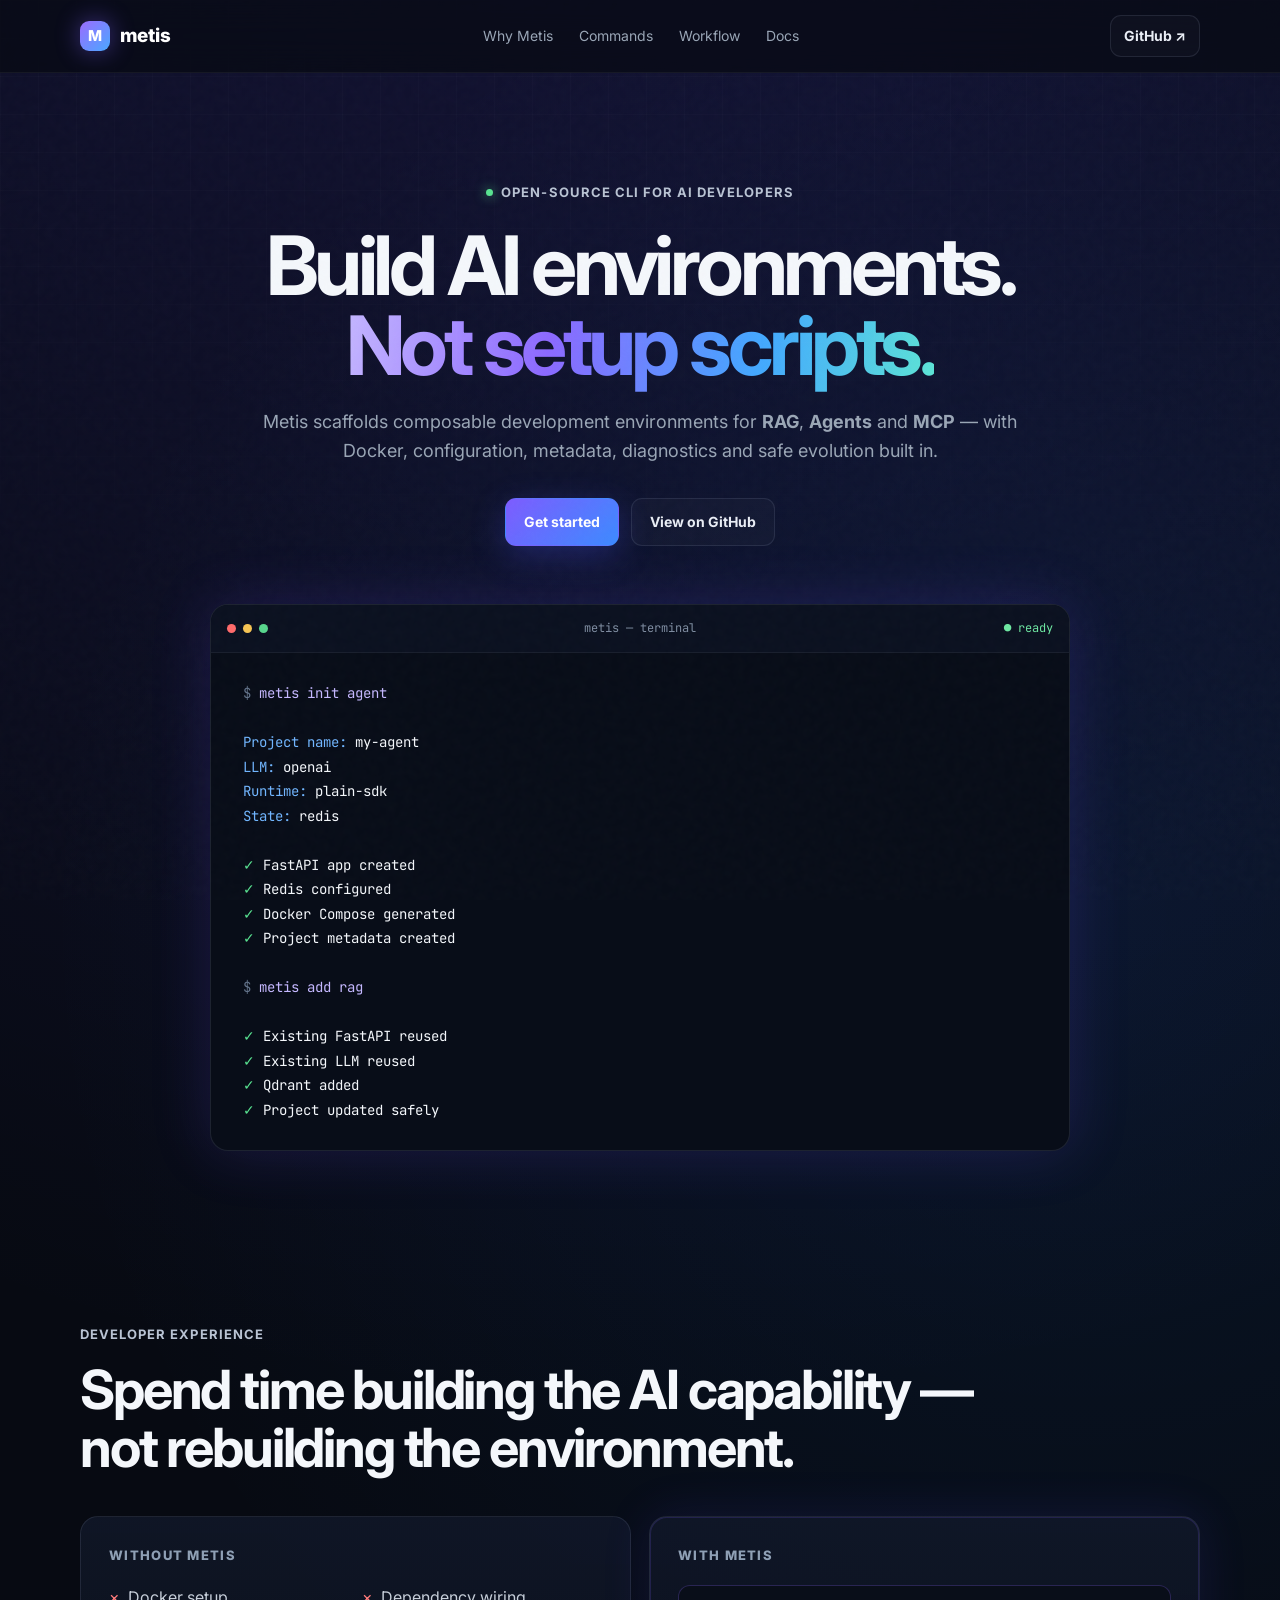
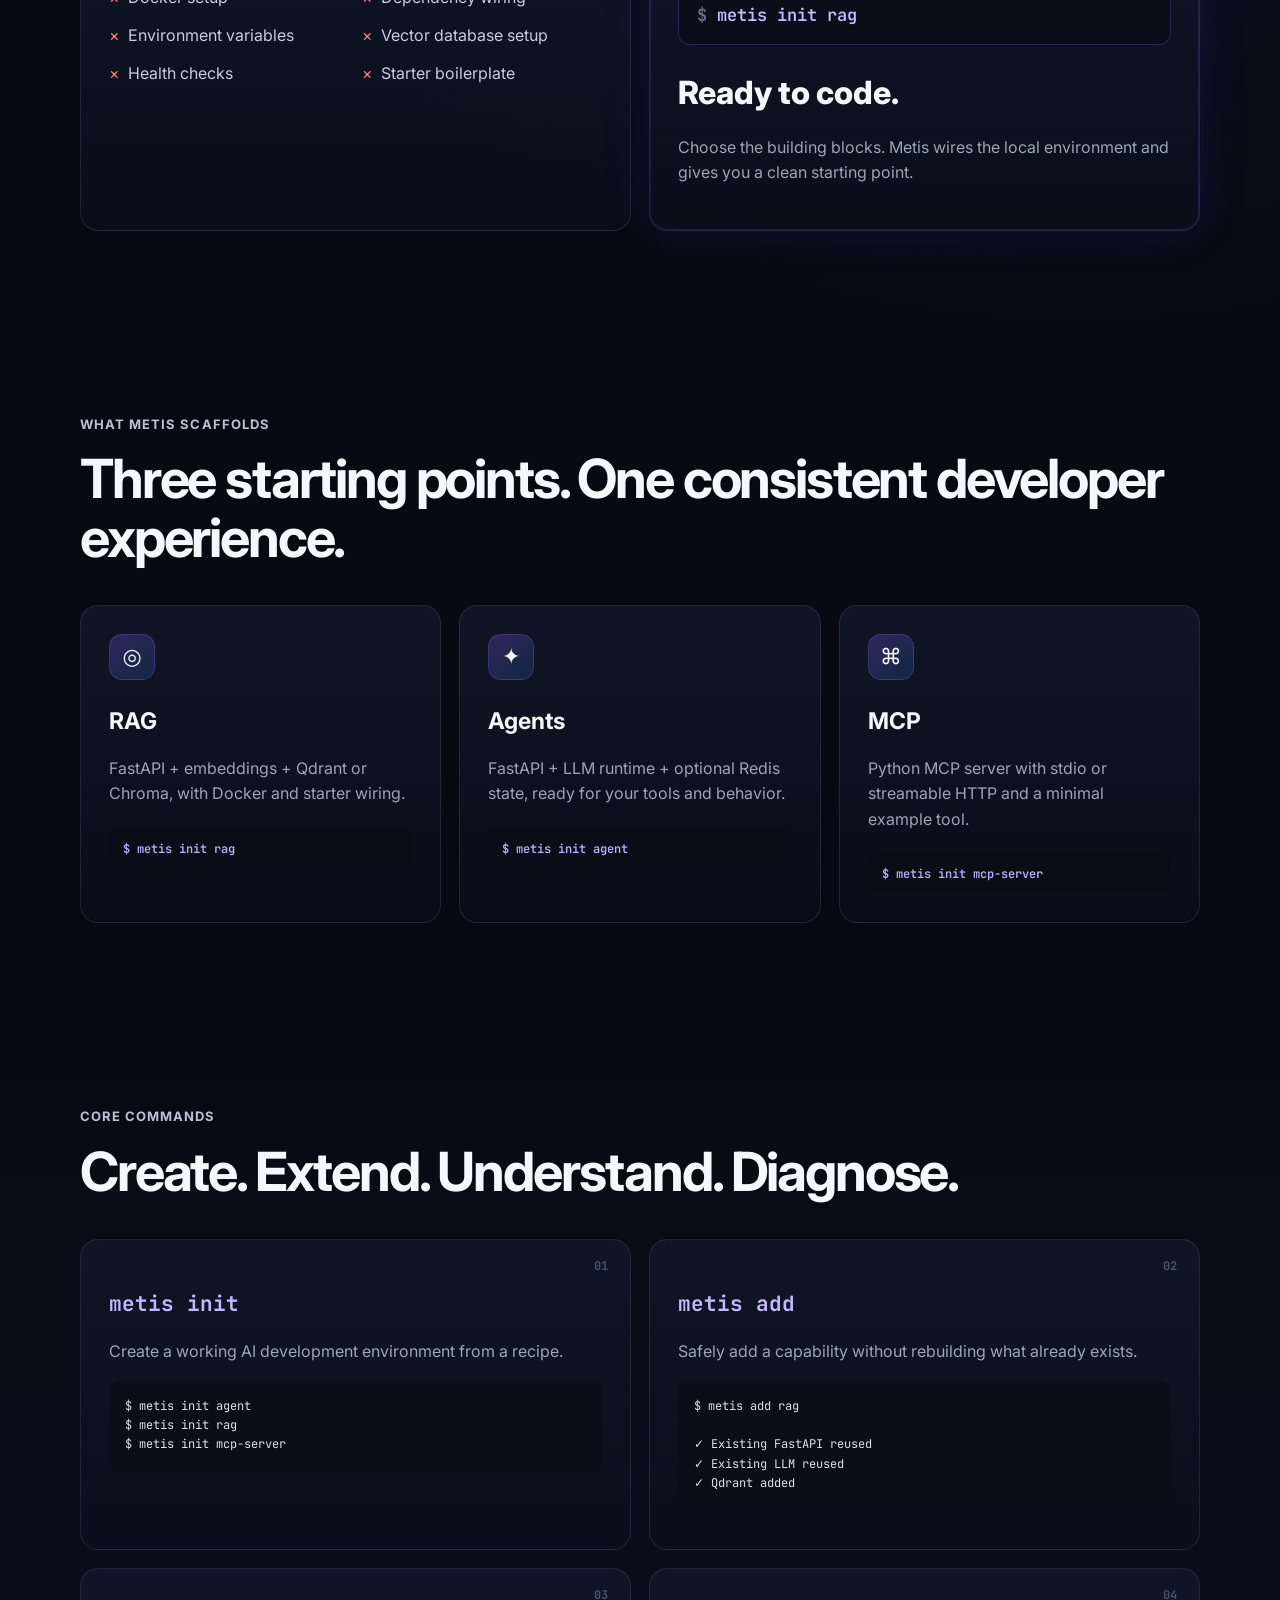
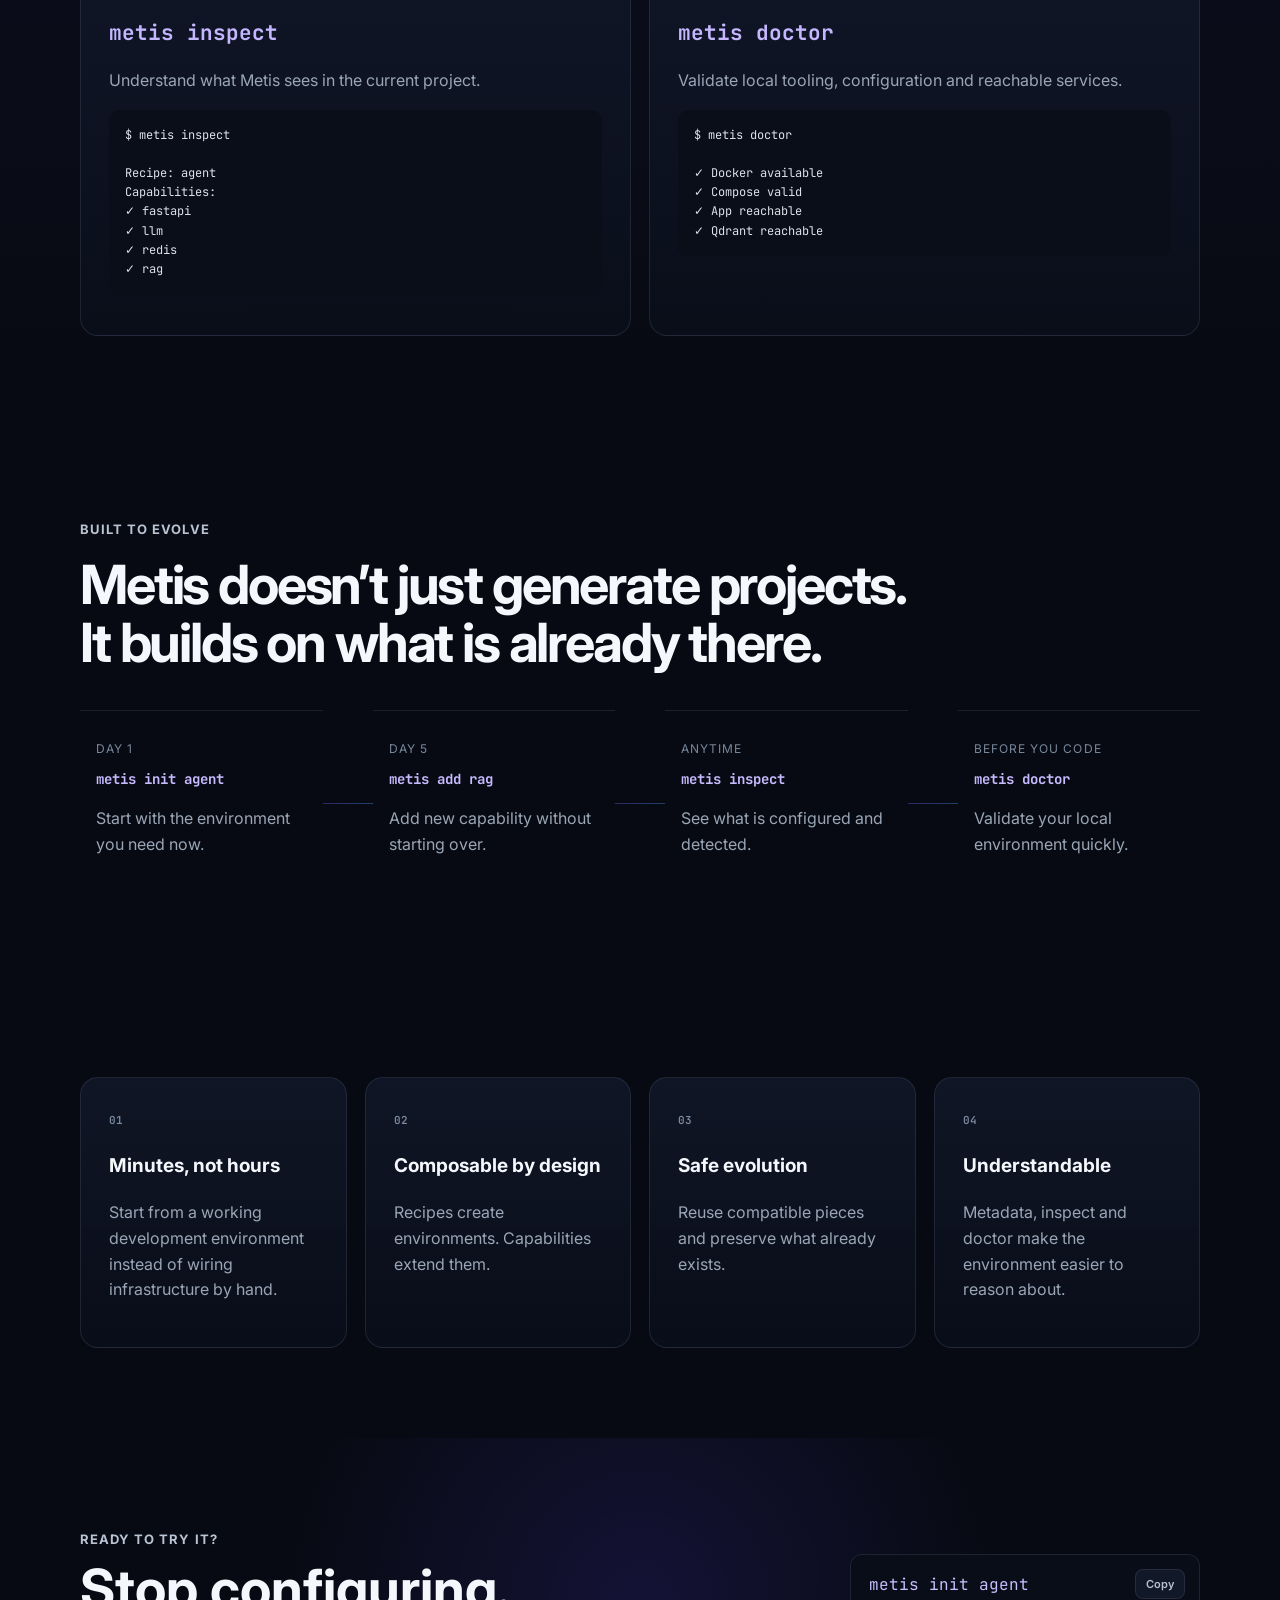
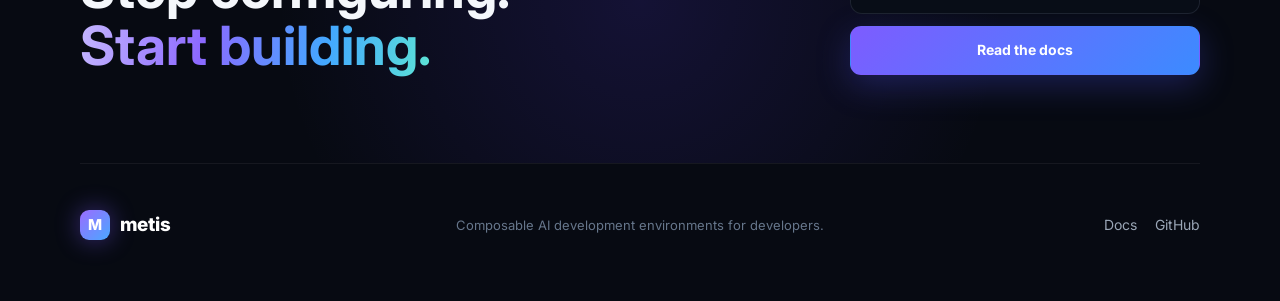
==== docs/index.html @ 9a4e18b6 "Prepare Metis v0.1 public release" ====
<!doctype html>
<html lang="en">
<head>
  <meta charset="utf-8">
  <meta name="viewport" content="width=device-width,initial-scale=1">
  <meta name="description" content="Metis — composable AI development environments for RAG, Agents and MCP.">
  <title>Metis — Build AI environments, not setup scripts.</title>
  <link rel="stylesheet" href="styles.css">
</head>
<body>
  <div class="noise"></div>
  <header class="nav-wrap">
    <nav class="nav container">
      <a class="brand" href="index.html"><span class="brand-mark">M</span><span>metis</span></a>
      <div class="nav-links">
        <a href="#why">Why Metis</a>
        <a href="#commands">Commands</a>
        <a href="#workflow">Workflow</a>
        <a href="docs.html">Docs</a>
      </div>
      <a class="btn btn-small btn-ghost" href="https://github.com/rajeshsgr/metis" target="_blank">GitHub ↗</a>
    </nav>
  </header>

  <main>
    <section class="hero container">
      <div class="eyebrow"><span class="dot"></span> Open-source CLI for AI developers</div>
      <h1>Build AI environments.<br><span class="gradient-text">Not setup scripts.</span></h1>
      <p class="hero-copy">
        Metis scaffolds composable development environments for <strong>RAG</strong>, <strong>Agents</strong> and <strong>MCP</strong> —
        with Docker, configuration, metadata, diagnostics and safe evolution built in.
      </p>
      <div class="hero-actions">
        <a class="btn btn-primary" href="docs.html">Get started</a>
        <a class="btn btn-ghost" href="https://github.com/rajeshsgr/metis" target="_blank">View on GitHub</a>
      </div>

      <div class="terminal hero-terminal">
        <div class="terminal-top">
          <div class="lights"><i></i><i></i><i></i></div>
          <span>metis — terminal</span>
          <span class="terminal-status">● ready</span>
        </div>
        <pre><code><span class="muted">$</span> <span class="cmd">metis init agent</span>

<span class="prompt">Project name:</span> my-agent
<span class="prompt">LLM:</span> openai
<span class="prompt">Runtime:</span> plain-sdk
<span class="prompt">State:</span> redis

<span class="ok">✓</span> FastAPI app created
<span class="ok">✓</span> Redis configured
<span class="ok">✓</span> Docker Compose generated
<span class="ok">✓</span> Project metadata created

<span class="muted">$</span> <span class="cmd">metis add rag</span>

<span class="ok">✓</span> Existing FastAPI reused
<span class="ok">✓</span> Existing LLM reused
<span class="ok">✓</span> Qdrant added
<span class="ok">✓</span> Project updated safely</code></pre>
      </div>
    </section>

    <section id="why" class="section container">
      <div class="section-kicker">Developer experience</div>
      <h2>Spend time building the AI capability —<br>not rebuilding the environment.</h2>

      <div class="compare-grid">
        <div class="compare-card muted-card">
          <div class="card-label">Without Metis</div>
          <ul class="pain-list">
            <li>Docker setup</li>
            <li>Dependency wiring</li>
            <li>Environment variables</li>
            <li>Vector database setup</li>
            <li>Health checks</li>
            <li>Starter boilerplate</li>
          </ul>
        </div>

        <div class="compare-card glow-card">
          <div class="card-label">With Metis</div>
          <div class="single-command"><span class="muted">$</span> metis init rag</div>
          <div class="ready">Ready to code.</div>
          <p>Choose the building blocks. Metis wires the local environment and gives you a clean starting point.</p>
        </div>
      </div>
    </section>

    <section class="section container">
      <div class="section-kicker">What Metis scaffolds</div>
      <h2>Three starting points. One consistent developer experience.</h2>
      <div class="feature-grid">
        <article class="feature-card">
          <div class="icon">◎</div><h3>RAG</h3>
          <p>FastAPI + embeddings + Qdrant or Chroma, with Docker and starter wiring.</p>
          <div class="mini-code">$ metis init rag</div>
        </article>
        <article class="feature-card">
          <div class="icon">✦</div><h3>Agents</h3>
          <p>FastAPI + LLM runtime + optional Redis state, ready for your tools and behavior.</p>
          <div class="mini-code">$ metis init agent</div>
        </article>
        <article class="feature-card">
          <div class="icon">⌘</div><h3>MCP</h3>
          <p>Python MCP server with stdio or streamable HTTP and a minimal example tool.</p>
          <div class="mini-code">$ metis init mcp-server</div>
        </article>
      </div>
    </section>

    <section id="commands" class="section command-section">
      <div class="container">
        <div class="section-kicker">Core commands</div>
        <h2>Create. Extend. Understand. Diagnose.</h2>
        <div class="command-grid">
          <article class="command-card">
            <div class="command-number">01</div>
            <h3><span class="cmd-pill">metis init</span></h3>
            <p>Create a working AI development environment from a recipe.</p>
            <pre><code>$ metis init agent
$ metis init rag
$ metis init mcp-server</code></pre>
          </article>

          <article class="command-card">
            <div class="command-number">02</div>
            <h3><span class="cmd-pill">metis add</span></h3>
            <p>Safely add a capability without rebuilding what already exists.</p>
            <pre><code>$ metis add rag

✓ Existing FastAPI reused
✓ Existing LLM reused
✓ Qdrant added</code></pre>
          </article>

          <article class="command-card">
            <div class="command-number">03</div>
            <h3><span class="cmd-pill">metis inspect</span></h3>
            <p>Understand what Metis sees in the current project.</p>
            <pre><code>$ metis inspect

Recipe: agent
Capabilities:
✓ fastapi
✓ llm
✓ redis
✓ rag</code></pre>
          </article>

          <article class="command-card">
            <div class="command-number">04</div>
            <h3><span class="cmd-pill">metis doctor</span></h3>
            <p>Validate local tooling, configuration and reachable services.</p>
            <pre><code>$ metis doctor

✓ Docker available
✓ Compose valid
✓ App reachable
✓ Qdrant reachable</code></pre>
          </article>
        </div>
      </div>
    </section>

    <section id="workflow" class="section container">
      <div class="section-kicker">Built to evolve</div>
      <h2>Metis doesn’t just generate projects.<br>It builds on what is already there.</h2>
      <div class="timeline">
        <div class="timeline-step"><span>Day 1</span><strong>metis init agent</strong><p>Start with the environment you need now.</p></div>
        <div class="timeline-line"></div>
        <div class="timeline-step"><span>Day 5</span><strong>metis add rag</strong><p>Add new capability without starting over.</p></div>
        <div class="timeline-line"></div>
        <div class="timeline-step"><span>Anytime</span><strong>metis inspect</strong><p>See what is configured and detected.</p></div>
        <div class="timeline-line"></div>
        <div class="timeline-step"><span>Before you code</span><strong>metis doctor</strong><p>Validate your local environment quickly.</p></div>
      </div>
    </section>

    <section class="section container">
      <div class="benefit-grid">
        <article><span>01</span><h3>Minutes, not hours</h3><p>Start from a working development environment instead of wiring infrastructure by hand.</p></article>
        <article><span>02</span><h3>Composable by design</h3><p>Recipes create environments. Capabilities extend them.</p></article>
        <article><span>03</span><h3>Safe evolution</h3><p>Reuse compatible pieces and preserve what already exists.</p></article>
        <article><span>04</span><h3>Understandable</h3><p>Metadata, inspect and doctor make the environment easier to reason about.</p></article>
      </div>
    </section>

    <section class="cta-section">
      <div class="container cta-inner">
        <div><div class="section-kicker">Ready to try it?</div><h2>Stop configuring.<br><span class="gradient-text">Start building.</span></h2></div>
        <div class="cta-actions">
          <div class="copy-box"><code>metis init agent</code><button class="copy-button" data-copy="metis init agent">Copy</button></div>
          <a class="btn btn-primary" href="docs.html">Read the docs</a>
        </div>
      </div>
    </section>
  </main>

  <footer class="footer container">
    <div class="brand"><span class="brand-mark">M</span><span>metis</span></div>
    <p>Composable AI development environments for developers.</p>
    <div class="footer-links"><a href="docs.html">Docs</a><a href="https://github.com/rajeshsgr/metis">GitHub</a></div>
  </footer>
  <script src="script.js"></script>
</body>
</html>
---- docs/styles.css ----
@import url('https://fonts.googleapis.com/css2?family=Inter:wght@400;500;600;700;800&family=JetBrains+Mono:wght@400;500;600&display=swap');
:root{--bg:#070a12;--panel:#0e1424;--border:rgba(148,163,184,.15);--text:#f4f7fb;--muted:#9aa6b6;--purple:#9b6cff;--blue:#4aa8ff;--green:#59e391;--shadow:0 0 60px rgba(111,76,255,.18)}
*{box-sizing:border-box}html{scroll-behavior:smooth}body{margin:0;font-family:Inter,system-ui,sans-serif;background:radial-gradient(circle at 50% -10%,rgba(89,70,255,.18),transparent 34%),radial-gradient(circle at 84% 18%,rgba(25,135,255,.09),transparent 24%),var(--bg);color:var(--text);line-height:1.6}
body:before{content:"";position:fixed;inset:0;background-image:linear-gradient(rgba(255,255,255,.018) 1px,transparent 1px),linear-gradient(90deg,rgba(255,255,255,.018) 1px,transparent 1px);background-size:38px 38px;pointer-events:none;mask-image:linear-gradient(to bottom,black,transparent 80%)}
.noise{position:fixed;inset:0;pointer-events:none;opacity:.04;background-image:url("data:image/svg+xml,%3Csvg viewBox='0 0 120 120' xmlns='http://www.w3.org/2000/svg'%3E%3Cfilter id='n'%3E%3CfeTurbulence type='fractalNoise' baseFrequency='.9' numOctaves='2' stitchTiles='stitch'/%3E%3C/filter%3E%3Crect width='100%25' height='100%25' filter='url(%23n)' opacity='.5'/%3E%3C/svg%3E")}
.container{width:min(1120px,calc(100% - 40px));margin:0 auto}.nav-wrap{position:sticky;top:0;z-index:20;background:rgba(7,10,18,.72);backdrop-filter:blur(18px);border-bottom:1px solid rgba(255,255,255,.05)}.nav{height:72px;display:flex;align-items:center;justify-content:space-between}
.brand{display:flex;align-items:center;gap:10px;text-decoration:none;color:white;font-weight:800;font-size:19px}.brand-mark{display:grid;place-items:center;width:30px;height:30px;border-radius:9px;background:linear-gradient(135deg,var(--purple),var(--blue));box-shadow:0 0 24px rgba(122,91,255,.45);font-size:15px}.nav-links{display:flex;gap:26px}.nav-links a,.footer a,.docs-sidebar a{color:var(--muted);text-decoration:none;font-size:14px}.nav-links a:hover,.footer a:hover,.docs-sidebar a:hover{color:white}
.btn{display:inline-flex;align-items:center;justify-content:center;padding:12px 18px;border-radius:11px;text-decoration:none;font-weight:700;font-size:14px;border:1px solid transparent;transition:.2s}.btn:hover{transform:translateY(-1px)}.btn-small{padding:9px 13px}.btn-primary{color:white;background:linear-gradient(135deg,#7d5cff,#3c8bff);box-shadow:0 10px 34px rgba(81,86,255,.28)}.btn-ghost{color:#e9edf5;border-color:var(--border);background:rgba(255,255,255,.025)}
.hero{padding:105px 0 80px;text-align:center}.eyebrow,.section-kicker{display:inline-flex;align-items:center;gap:8px;color:#b9c3d3;font-size:13px;font-weight:700;letter-spacing:.08em;text-transform:uppercase}.dot{width:7px;height:7px;border-radius:999px;background:var(--green);box-shadow:0 0 12px rgba(89,227,145,.8)}.hero h1{font-size:clamp(48px,7vw,82px);line-height:.98;margin:22px auto;letter-spacing:-.055em;max-width:940px}.gradient-text{background:linear-gradient(100deg,#c5b7ff 0%,#8c69ff 35%,#43a8ff 70%,#5de4d5 100%);-webkit-background-clip:text;background-clip:text;color:transparent}.hero-copy{max-width:780px;margin:0 auto;color:var(--muted);font-size:18px}.hero-actions{display:flex;gap:12px;justify-content:center;margin-top:32px}
.terminal{background:#080d18;border:1px solid var(--border);border-radius:18px;overflow:hidden;box-shadow:var(--shadow)}.hero-terminal{max-width:860px;margin:58px auto 0;text-align:left}.terminal-top{height:48px;display:grid;grid-template-columns:1fr auto 1fr;align-items:center;padding:0 16px;color:#7f8da1;font-family:"JetBrains Mono",monospace;font-size:12px;border-bottom:1px solid rgba(255,255,255,.06);background:#0b1120}.lights{display:flex;gap:7px}.lights i{width:9px;height:9px;border-radius:50%;background:#334155}.lights i:first-child{background:#ff6b6b}.lights i:nth-child(2){background:#f6c453}.lights i:nth-child(3){background:#58d68d}.terminal-status{justify-self:end;color:#6ee7a2}pre,code{font-family:"JetBrains Mono",monospace}.terminal pre{margin:0;padding:28px 32px;overflow:auto;font-size:14px;line-height:1.75}.cmd{color:#c5b8ff}.prompt{color:#71b6ff}.ok{color:var(--green)}.muted{color:#64748b}
.section{padding:90px 0}.section h2{font-size:clamp(34px,5vw,54px);line-height:1.08;letter-spacing:-.04em;margin:14px 0 38px}.compare-grid,.feature-grid,.benefit-grid,.command-grid{display:grid;gap:18px}.compare-grid{grid-template-columns:1fr 1fr}.compare-card,.feature-card,.command-card,.benefit-grid article,.mental-grid>div{border:1px solid var(--border);border-radius:18px;background:linear-gradient(180deg,rgba(18,25,43,.78),rgba(10,15,27,.82));padding:28px}.glow-card{box-shadow:inset 0 0 0 1px rgba(122,91,255,.18),0 0 50px rgba(97,71,255,.12)}.card-label{font-size:13px;text-transform:uppercase;letter-spacing:.1em;color:#8fa0b5;font-weight:800;margin-bottom:20px}.pain-list{display:grid;grid-template-columns:1fr 1fr;gap:12px;padding:0;list-style:none;color:#c6ced9}.pain-list li:before{content:"×";color:#ff7b7b;margin-right:8px}.single-command{padding:18px;border:1px solid rgba(134,105,255,.25);background:#090e19;border-radius:12px;font:600 17px "JetBrains Mono";color:#c8bbff}.ready{font-size:32px;font-weight:800;margin:22px 0 4px}.glow-card p,.feature-card p,.benefit-grid p,.timeline-step p,.command-card p{color:var(--muted)}
.feature-grid{grid-template-columns:repeat(3,1fr)}.feature-card .icon{width:46px;height:46px;display:grid;place-items:center;border-radius:13px;background:linear-gradient(135deg,rgba(147,93,255,.25),rgba(45,156,255,.15));border:1px solid rgba(135,112,255,.24);font-size:22px}.feature-card h3{font-size:23px;margin-bottom:8px}.mini-code{margin-top:22px;padding:12px 14px;border-radius:9px;background:#080d16;color:#bbaeff;font:600 12px "JetBrains Mono"}
.command-section{background:linear-gradient(180deg,transparent,rgba(61,45,126,.08),transparent)}.command-grid{grid-template-columns:1fr 1fr}.command-card{position:relative}.command-number{position:absolute;right:22px;top:18px;font:700 12px "JetBrains Mono";color:#46546a}.cmd-pill{font-family:"JetBrains Mono";font-size:21px;color:#c4b6ff}.command-card pre{background:#090e18;border-radius:11px;padding:16px;overflow:auto;color:#dbe2ea;font-size:12px}
.timeline{display:grid;grid-template-columns:1fr 50px 1fr 50px 1fr 50px 1fr;align-items:center}.timeline-line{height:1px;background:linear-gradient(90deg,rgba(126,93,255,.35),rgba(70,168,255,.35))}.timeline-step{padding:24px 16px;border-top:1px solid var(--border)}.timeline-step span{font-size:12px;color:#78889c;text-transform:uppercase;letter-spacing:.09em}.timeline-step strong{display:block;margin-top:7px;font-family:"JetBrains Mono";font-size:14px;color:#c7baff}.benefit-grid{grid-template-columns:repeat(4,1fr)}.benefit-grid article span{font:600 11px "JetBrains Mono";color:#7a8ba1}.benefit-grid article h3{font-size:19px}
.cta-section{padding:88px 0;background:radial-gradient(circle at 50% 50%,rgba(97,64,255,.15),transparent 55%)}.cta-inner{display:flex;align-items:end;justify-content:space-between;gap:30px}.cta-inner h2{font-size:54px;line-height:1.05;margin:10px 0 0}.cta-actions{display:flex;flex-direction:column;gap:12px;min-width:350px}.copy-box,.code-block{position:relative;background:#080d17;border:1px solid var(--border);border-radius:12px}.copy-box{display:flex;justify-content:space-between;align-items:center;padding:14px 14px 14px 18px}.copy-box code{color:#c9bcff}.copy-button{border:1px solid var(--border);background:#111827;color:#b7c2d0;border-radius:8px;padding:7px 10px;font:600 11px Inter;cursor:pointer}.copy-button:hover{color:white;border-color:rgba(155,108,255,.45)}
.footer{padding:38px 0 52px;display:grid;grid-template-columns:1fr auto 1fr;align-items:center;border-top:1px solid rgba(255,255,255,.06)}.footer p{color:#66768b;font-size:13px}.footer-links{justify-self:end;display:flex;gap:18px}
.docs-layout{display:grid;grid-template-columns:230px minmax(0,760px);gap:70px;padding-top:60px;padding-bottom:100px}.docs-sidebar{position:sticky;top:108px;height:max-content;display:flex;flex-direction:column;gap:10px}.sidebar-title{font-size:12px;text-transform:uppercase;letter-spacing:.12em;font-weight:800;color:#64748b;margin-bottom:7px}.docs-sidebar a{padding:6px 0}.docs-content section{padding:18px 0 42px;border-bottom:1px solid rgba(255,255,255,.055)}.docs-content section:last-child{border-bottom:0}.docs-content h1{font-size:52px;line-height:1.04;letter-spacing:-.045em;margin:18px 0}.docs-content h2{font-size:31px;letter-spacing:-.035em;margin:20px 0 13px}.docs-content h3{font-size:23px;margin:18px 0 8px}.docs-content p,.docs-content li{color:#aab5c4}.docs-content .lead{font-size:18px;max-width:700px}.docs-content code{color:#c9bcff}.docs-content ul{padding-left:22px}.docs-callout{margin-top:22px;border:1px solid rgba(134,102,255,.2);background:linear-gradient(135deg,rgba(114,76,255,.09),rgba(61,125,255,.05));border-radius:14px;padding:19px 20px}.docs-callout p{margin:5px 0 0}.docs-note{font-size:13px}.code-block{margin:16px 0}.code-block pre{padding:20px;margin:0;overflow:auto;font-size:13px}.code-block .copy-button{position:absolute;right:10px;top:10px}.mental-grid{display:grid;grid-template-columns:1fr 1fr;gap:12px}.mental-grid span{display:block;font-size:11px;text-transform:uppercase;letter-spacing:.1em;color:#7e8ca0}.mental-grid strong{display:block;font-size:16px;margin:5px 0}.mental-grid p{margin:0;font-size:13px}
@media(max-width:900px){.nav-links{display:none}.compare-grid,.feature-grid,.command-grid,.benefit-grid{grid-template-columns:1fr}.timeline{grid-template-columns:1fr}.timeline-line{display:none}.cta-inner{align-items:flex-start;flex-direction:column}.cta-actions{min-width:0;width:100%}.footer{grid-template-columns:1fr;gap:14px}.footer-links{justify-self:start}.docs-layout{grid-template-columns:1fr;gap:0}.docs-sidebar{display:none}}
@media(max-width:600px){.container{width:min(100% - 28px,1120px)}.hero{padding-top:78px}.hero h1{font-size:48px}.hero-copy{font-size:16px}.hero-actions{flex-direction:column}.terminal pre{padding:20px;font-size:12px}.section{padding:68px 0}.section h2{font-size:36px}.cta-inner h2{font-size:42px}.docs-content h1{font-size:40px}.mental-grid{grid-template-columns:1fr}}
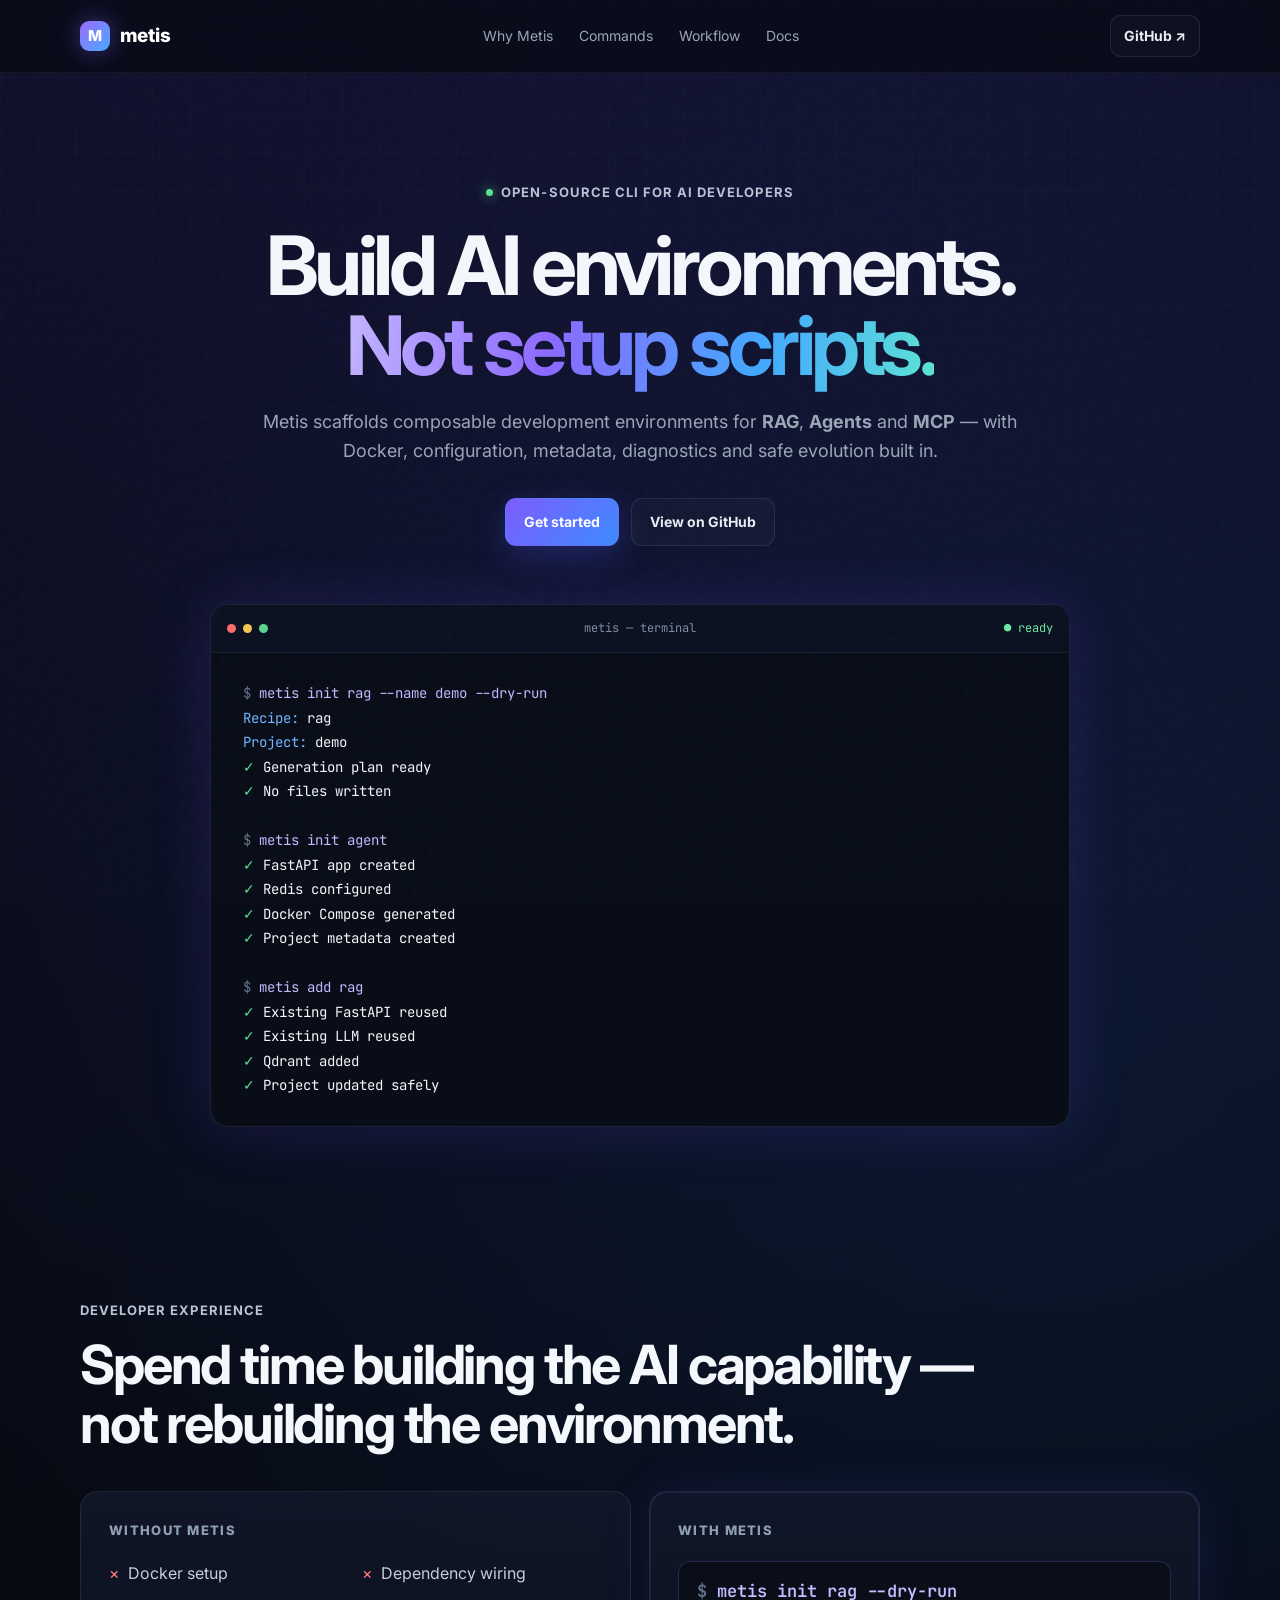
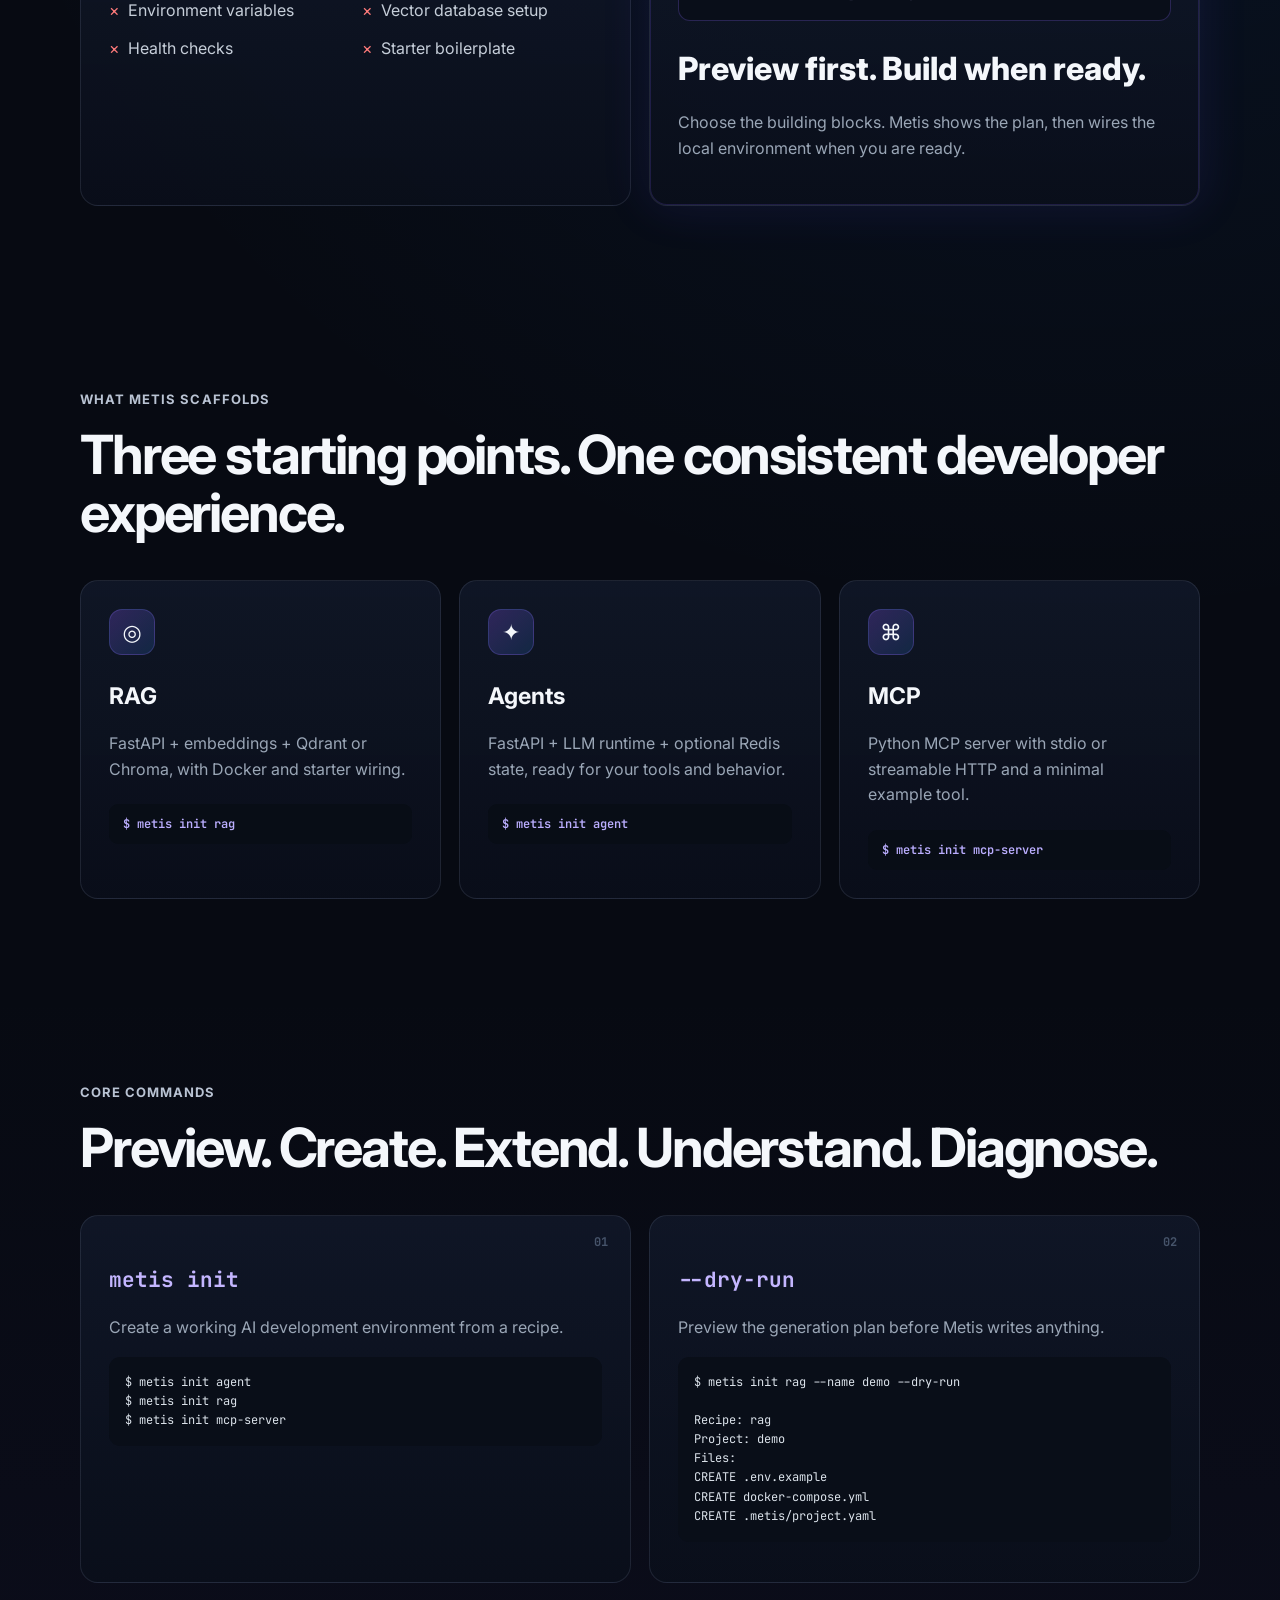
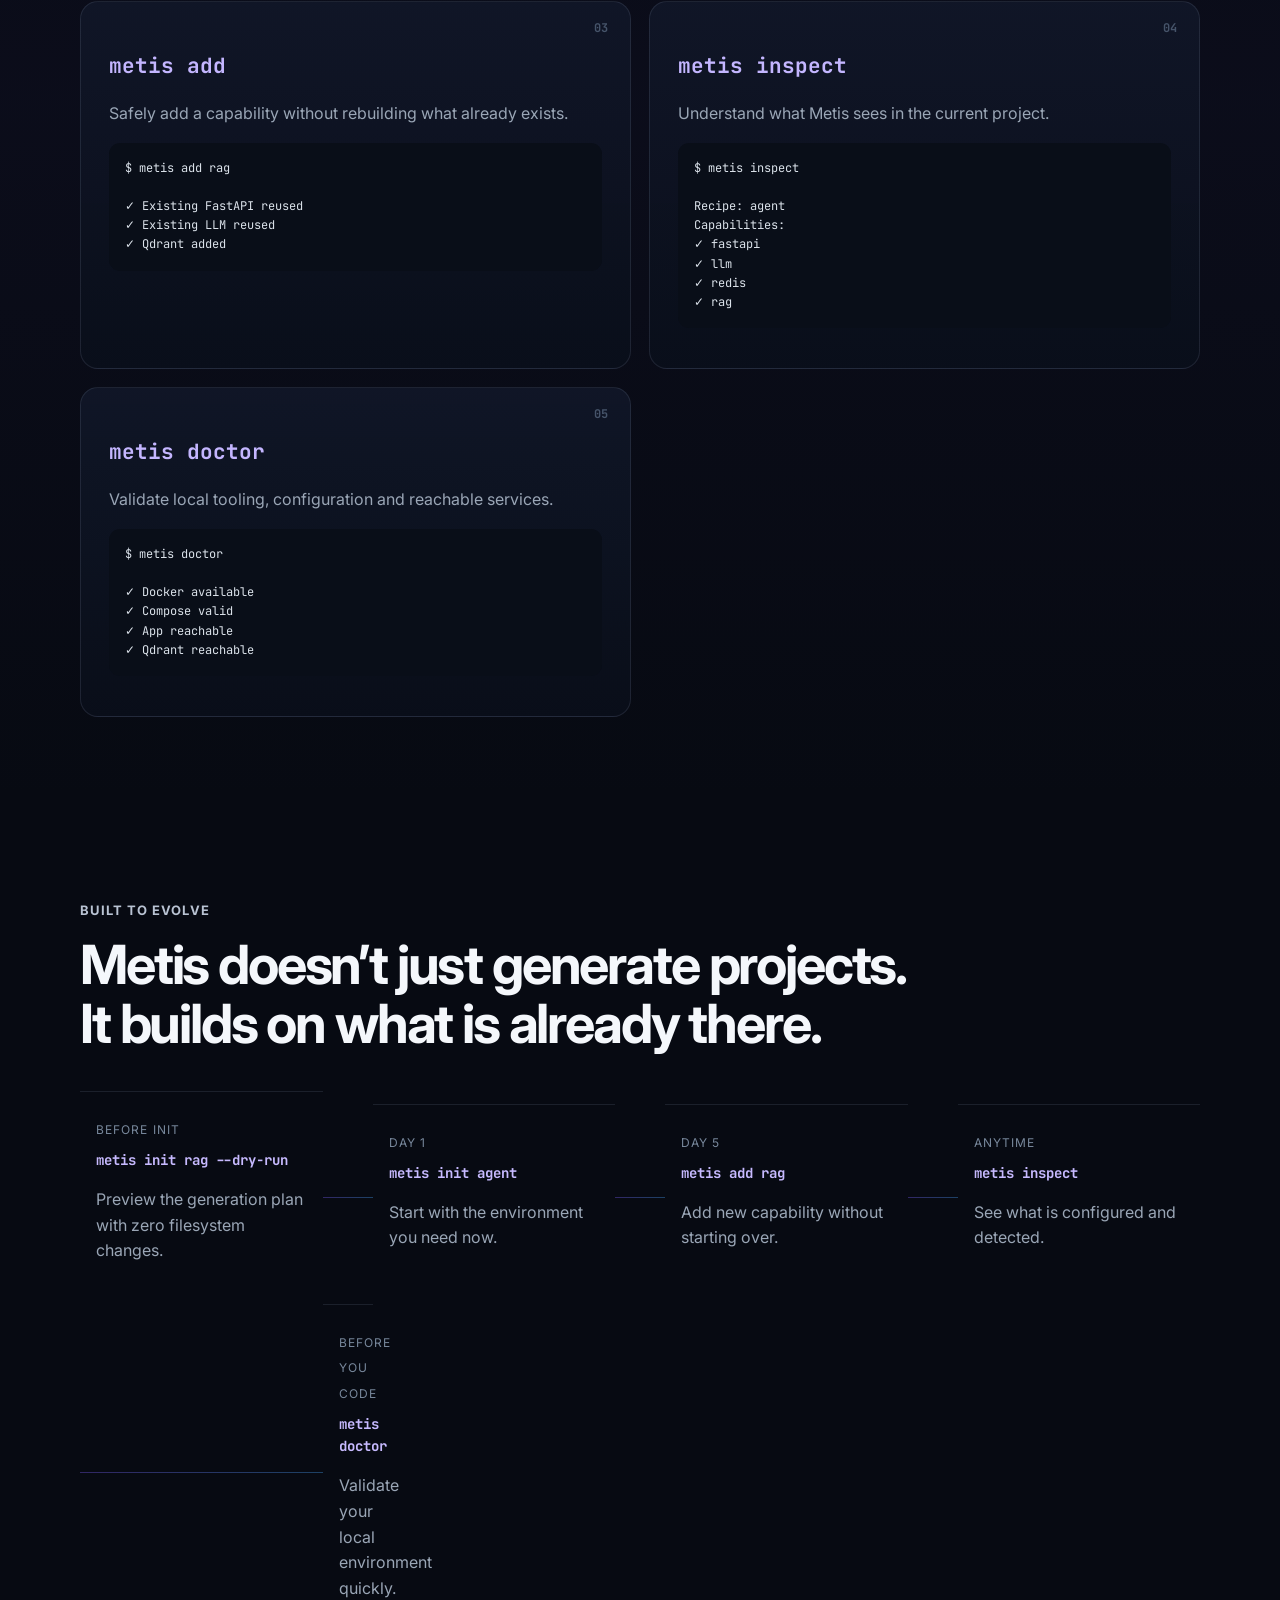
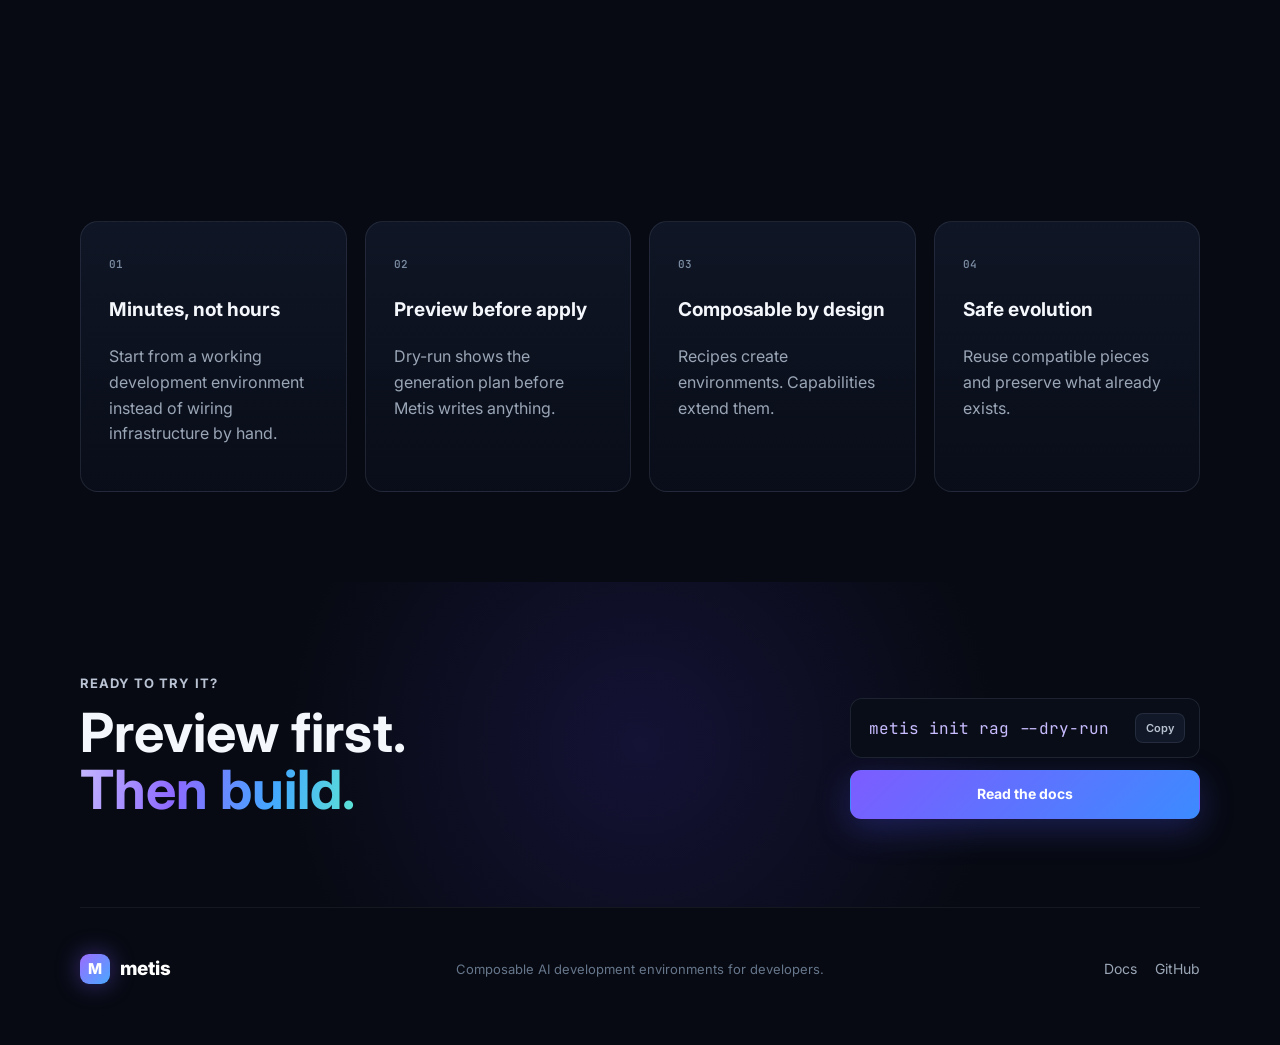
==== commit c9e015fe: "docs: document init dry-run feature" ====
--- a/docs/index.html
+++ b/docs/index.html
@@ -21,7 +21,6 @@
       <a class="btn btn-small btn-ghost" href="https://github.com/rajeshsgr/metis" target="_blank">GitHub ↗</a>
     </nav>
   </header>
-
   <main>
     <section class="hero container">
       <div class="eyebrow"><span class="dot"></span> Open-source CLI for AI developers</div>
@@ -34,27 +33,25 @@
         <a class="btn btn-primary" href="docs.html">Get started</a>
         <a class="btn btn-ghost" href="https://github.com/rajeshsgr/metis" target="_blank">View on GitHub</a>
       </div>
-
       <div class="terminal hero-terminal">
         <div class="terminal-top">
           <div class="lights"><i></i><i></i><i></i></div>
           <span>metis — terminal</span>
           <span class="terminal-status">● ready</span>
         </div>
-        <pre><code><span class="muted">$</span> <span class="cmd">metis init agent</span>
-
-<span class="prompt">Project name:</span> my-agent
-<span class="prompt">LLM:</span> openai
-<span class="prompt">Runtime:</span> plain-sdk
-<span class="prompt">State:</span> redis
-
+        <pre><code><span class="muted">$</span> <span class="cmd">metis init rag --name demo --dry-run</span>
+<span class="prompt">Recipe:</span> rag
+<span class="prompt">Project:</span> demo
+<span class="ok">✓</span> Generation plan ready
+<span class="ok">✓</span> No files written
+
+<span class="muted">$</span> <span class="cmd">metis init agent</span>
 <span class="ok">✓</span> FastAPI app created
 <span class="ok">✓</span> Redis configured
 <span class="ok">✓</span> Docker Compose generated
 <span class="ok">✓</span> Project metadata created
 
 <span class="muted">$</span> <span class="cmd">metis add rag</span>
-
 <span class="ok">✓</span> Existing FastAPI reused
 <span class="ok">✓</span> Existing LLM reused
 <span class="ok">✓</span> Qdrant added
@@ -65,7 +62,6 @@
     <section id="why" class="section container">
       <div class="section-kicker">Developer experience</div>
       <h2>Spend time building the AI capability —<br>not rebuilding the environment.</h2>
-
       <div class="compare-grid">
         <div class="compare-card muted-card">
           <div class="card-label">Without Metis</div>
@@ -78,12 +74,11 @@
             <li>Starter boilerplate</li>
           </ul>
         </div>
-
         <div class="compare-card glow-card">
           <div class="card-label">With Metis</div>
-          <div class="single-command"><span class="muted">$</span> metis init rag</div>
-          <div class="ready">Ready to code.</div>
-          <p>Choose the building blocks. Metis wires the local environment and gives you a clean starting point.</p>
+          <div class="single-command"><span class="muted">$</span> metis init rag --dry-run</div>
+          <div class="ready">Preview first. Build when ready.</div>
+          <p>Choose the building blocks. Metis shows the plan, then wires the local environment when you are ready.</p>
         </div>
       </div>
     </section>
@@ -113,7 +108,7 @@
     <section id="commands" class="section command-section">
       <div class="container">
         <div class="section-kicker">Core commands</div>
-        <h2>Create. Extend. Understand. Diagnose.</h2>
+        <h2>Preview. Create. Extend. Understand. Diagnose.</h2>
         <div class="command-grid">
           <article class="command-card">
             <div class="command-number">01</div>
@@ -123,9 +118,21 @@
 $ metis init rag
 $ metis init mcp-server</code></pre>
           </article>
-
           <article class="command-card">
             <div class="command-number">02</div>
+            <h3><span class="cmd-pill">--dry-run</span></h3>
+            <p>Preview the generation plan before Metis writes anything.</p>
+            <pre><code>$ metis init rag --name demo --dry-run
+
+Recipe: rag
+Project: demo
+Files:
+CREATE .env.example
+CREATE docker-compose.yml
+CREATE .metis/project.yaml</code></pre>
+          </article>
+          <article class="command-card">
+            <div class="command-number">03</div>
             <h3><span class="cmd-pill">metis add</span></h3>
             <p>Safely add a capability without rebuilding what already exists.</p>
             <pre><code>$ metis add rag
@@ -134,9 +141,8 @@
 ✓ Existing LLM reused
 ✓ Qdrant added</code></pre>
           </article>
-
-          <article class="command-card">
-            <div class="command-number">03</div>
+          <article class="command-card">
+            <div class="command-number">04</div>
             <h3><span class="cmd-pill">metis inspect</span></h3>
             <p>Understand what Metis sees in the current project.</p>
             <pre><code>$ metis inspect
@@ -148,9 +154,8 @@
 ✓ redis
 ✓ rag</code></pre>
           </article>
-
-          <article class="command-card">
-            <div class="command-number">04</div>
+          <article class="command-card">
+            <div class="command-number">05</div>
             <h3><span class="cmd-pill">metis doctor</span></h3>
             <p>Validate local tooling, configuration and reachable services.</p>
             <pre><code>$ metis doctor
@@ -168,6 +173,8 @@
       <div class="section-kicker">Built to evolve</div>
       <h2>Metis doesn’t just generate projects.<br>It builds on what is already there.</h2>
       <div class="timeline">
+        <div class="timeline-step"><span>Before init</span><strong>metis init rag --dry-run</strong><p>Preview the generation plan with zero filesystem changes.</p></div>
+        <div class="timeline-line"></div>
         <div class="timeline-step"><span>Day 1</span><strong>metis init agent</strong><p>Start with the environment you need now.</p></div>
         <div class="timeline-line"></div>
         <div class="timeline-step"><span>Day 5</span><strong>metis add rag</strong><p>Add new capability without starting over.</p></div>
@@ -181,17 +188,17 @@
     <section class="section container">
       <div class="benefit-grid">
         <article><span>01</span><h3>Minutes, not hours</h3><p>Start from a working development environment instead of wiring infrastructure by hand.</p></article>
-        <article><span>02</span><h3>Composable by design</h3><p>Recipes create environments. Capabilities extend them.</p></article>
-        <article><span>03</span><h3>Safe evolution</h3><p>Reuse compatible pieces and preserve what already exists.</p></article>
-        <article><span>04</span><h3>Understandable</h3><p>Metadata, inspect and doctor make the environment easier to reason about.</p></article>
+        <article><span>02</span><h3>Preview before apply</h3><p>Dry-run shows the generation plan before Metis writes anything.</p></article>
+        <article><span>03</span><h3>Composable by design</h3><p>Recipes create environments. Capabilities extend them.</p></article>
+        <article><span>04</span><h3>Safe evolution</h3><p>Reuse compatible pieces and preserve what already exists.</p></article>
       </div>
     </section>
 
     <section class="cta-section">
       <div class="container cta-inner">
-        <div><div class="section-kicker">Ready to try it?</div><h2>Stop configuring.<br><span class="gradient-text">Start building.</span></h2></div>
+        <div><div class="section-kicker">Ready to try it?</div><h2>Preview first.<br><span class="gradient-text">Then build.</span></h2></div>
         <div class="cta-actions">
-          <div class="copy-box"><code>metis init agent</code><button class="copy-button" data-copy="metis init agent">Copy</button></div>
+          <div class="copy-box"><code>metis init rag --dry-run</code><button class="copy-button" data-copy="metis init rag --dry-run">Copy</button></div>
           <a class="btn btn-primary" href="docs.html">Read the docs</a>
         </div>
       </div>
@@ -203,6 +210,7 @@
     <p>Composable AI development environments for developers.</p>
     <div class="footer-links"><a href="docs.html">Docs</a><a href="https://github.com/rajeshsgr/metis">GitHub</a></div>
   </footer>
+
   <script src="script.js"></script>
 </body>
-</html>+</html>
